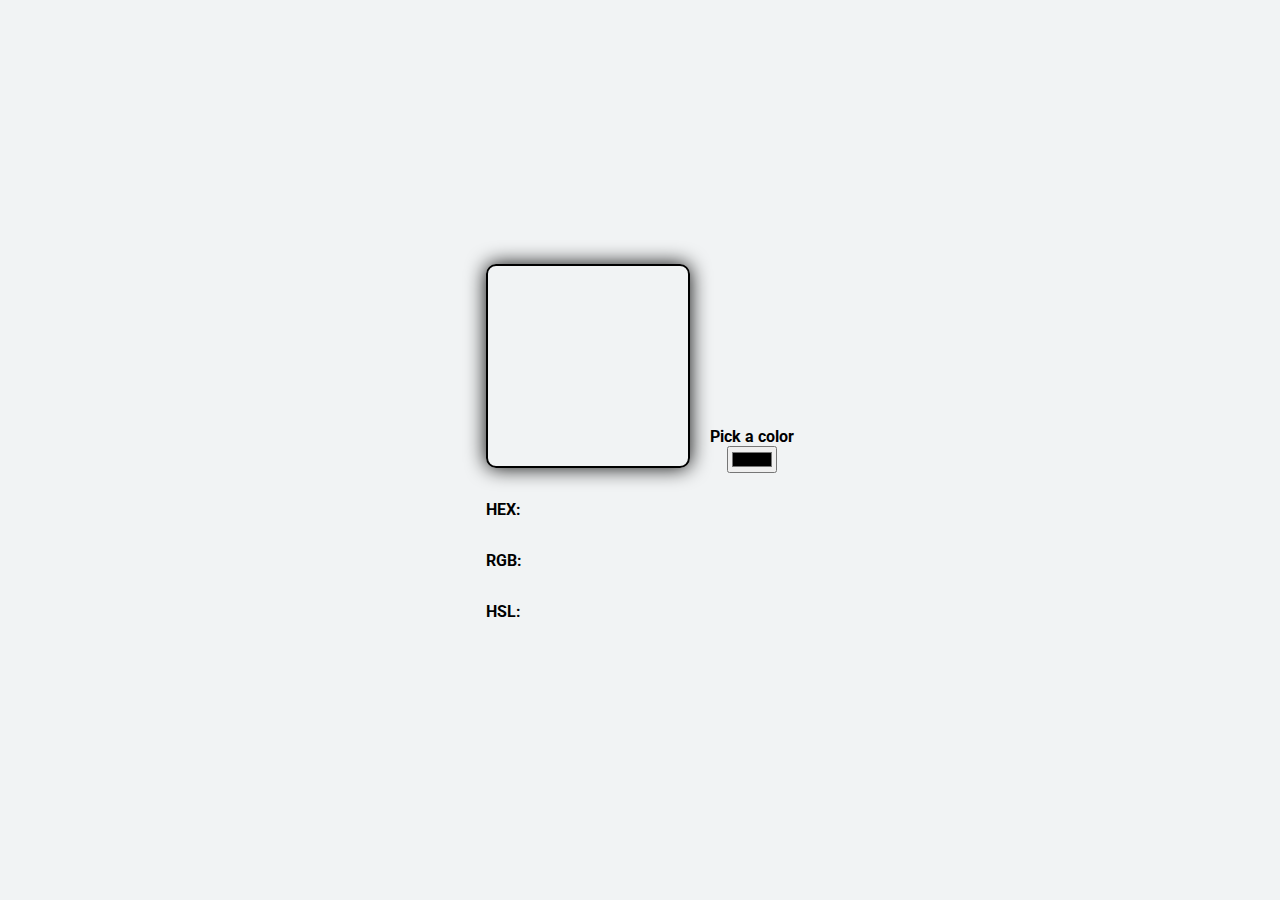
==== index.html @ 7ba69be2 "first commit" ====
<!DOCTYPE html>
<html lang="en">
  <head>
    <meta charset="UTF-8" />
    <meta http-equiv="X-UA-Compatible" content="IE=edge" />
    <meta name="viewport" content="width=device-width, initial-scale=1.0" />
    <title>colorV1</title>
    <link rel="stylesheet" href="style.css" />
  </head>
  <body>
    <main>
      <div class="wrapper">
        <div class="box"></div>
        <p class="hexcode">HEX:</p>
        <p class="rgbcode">RGB:</p>
        <p class="hslcode">HSL:</p>
      </div>

      <label id="colorWheelLabel">
        Pick a color
        <input type="color" id="colorWheel" />
      </label>
    </main>
    <script src="script.js"></script>
  </body>
</html>
---- style.css ----
@import url("https://fonts.googleapis.com/css2?family=Roboto:wght@300&display=swap");

body {
  margin: 0;
  padding: 0;
  box-sizing: border-box;
  background-color: #f1f3f4;
  font-family: "Roboto", sans-serif;
  font-weight: bolder;
}

main {
  width: 100%;
  height: 100vh;
  display: flex;
  justify-content: center;
  align-items: center;
  gap: 20px;
}

#colorWheelLabel {
  display: flex;
  flex-direction: column;
  align-items: center;
  cursor: pointer;
}

#colorWhell {
  cursor: pointer;
}

.box {
  border: solid 2px black;
  border-radius: 10px;
  background-color: transparent;
  width: 200px;
  height: 200px;
  box-shadow: 0px 0px 20px rgb(5, 5, 5);
}

p {
  margin-top: 2rem;
}
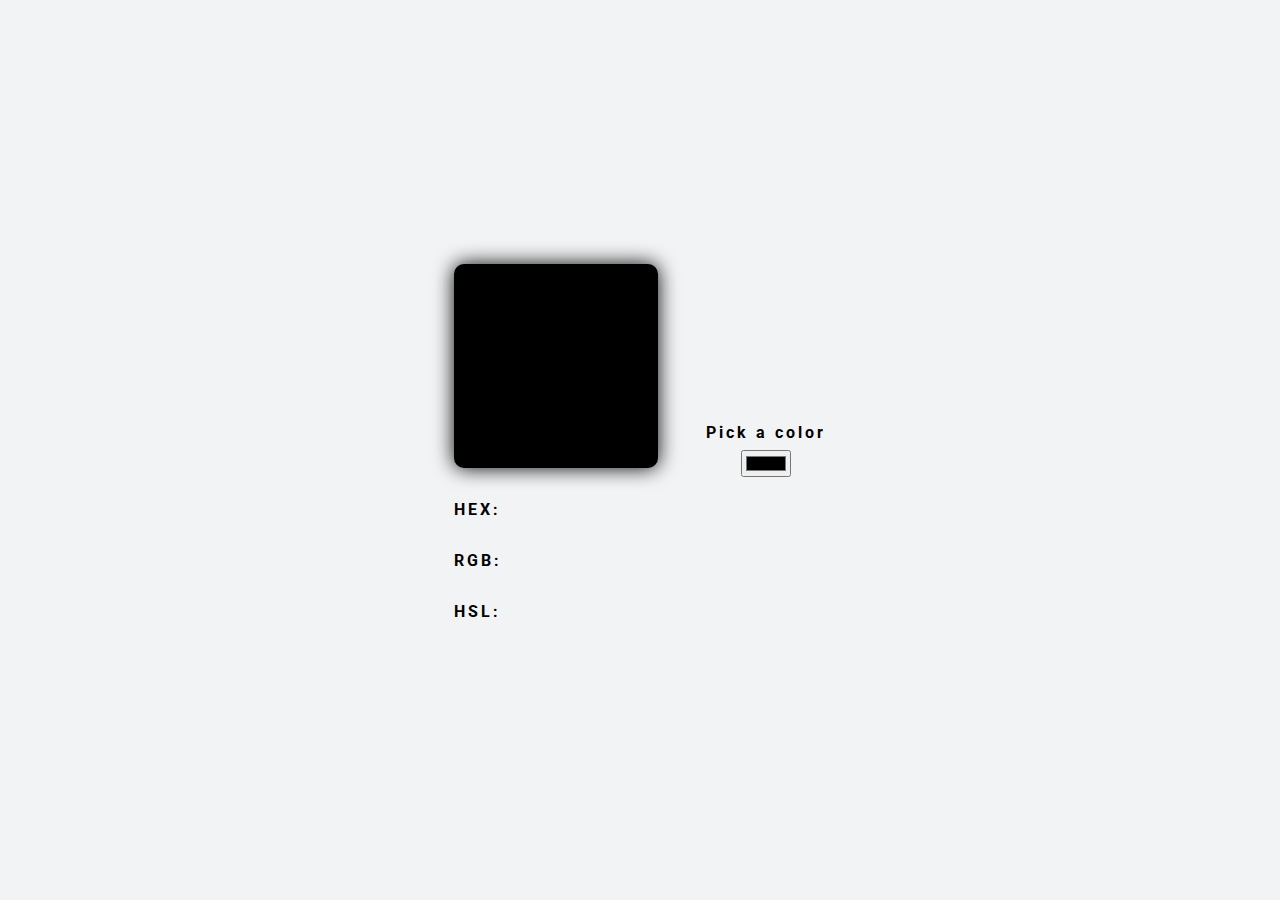
==== commit 49333d0f: "improvments" ====
--- a/index.html
+++ b/index.html
@@ -4,16 +4,18 @@
     <meta charset="UTF-8" />
     <meta http-equiv="X-UA-Compatible" content="IE=edge" />
     <meta name="viewport" content="width=device-width, initial-scale=1.0" />
-    <title>colorV1</title>
+    <title>colorSelector</title>
     <link rel="stylesheet" href="style.css" />
   </head>
   <body>
     <main>
       <div class="wrapper">
         <div class="box"></div>
-        <p class="hexcode">HEX:</p>
-        <p class="rgbcode">RGB:</p>
-        <p class="hslcode">HSL:</p>
+        <div class="colorList">
+          <p class="hex">HEX:</p>
+          <p class="rgb">RGB:</p>
+          <p class="hsl">HSL:</p>
+        </div>
       </div>
 
       <label id="colorWheelLabel">
@@ -21,6 +23,6 @@
         <input type="color" id="colorWheel" />
       </label>
     </main>
-    <script src="script.js"></script>
+    <script src="scriptV2.js"></script>
   </body>
 </html>
--- a/style.css
+++ b/style.css
@@ -7,6 +7,7 @@
   background-color: #f1f3f4;
   font-family: "Roboto", sans-serif;
   font-weight: bolder;
+  letter-spacing: 3px;
 }
 
 main {
@@ -15,7 +16,7 @@
   display: flex;
   justify-content: center;
   align-items: center;
-  gap: 20px;
+  gap: 3rem;
 }
 
 #colorWheelLabel {
@@ -23,6 +24,7 @@
   flex-direction: column;
   align-items: center;
   cursor: pointer;
+  gap: 0.5rem;
 }
 
 #colorWhell {
@@ -32,7 +34,7 @@
 .box {
   border: solid 2px black;
   border-radius: 10px;
-  background-color: transparent;
+  background-color: black;
   width: 200px;
   height: 200px;
   box-shadow: 0px 0px 20px rgb(5, 5, 5);
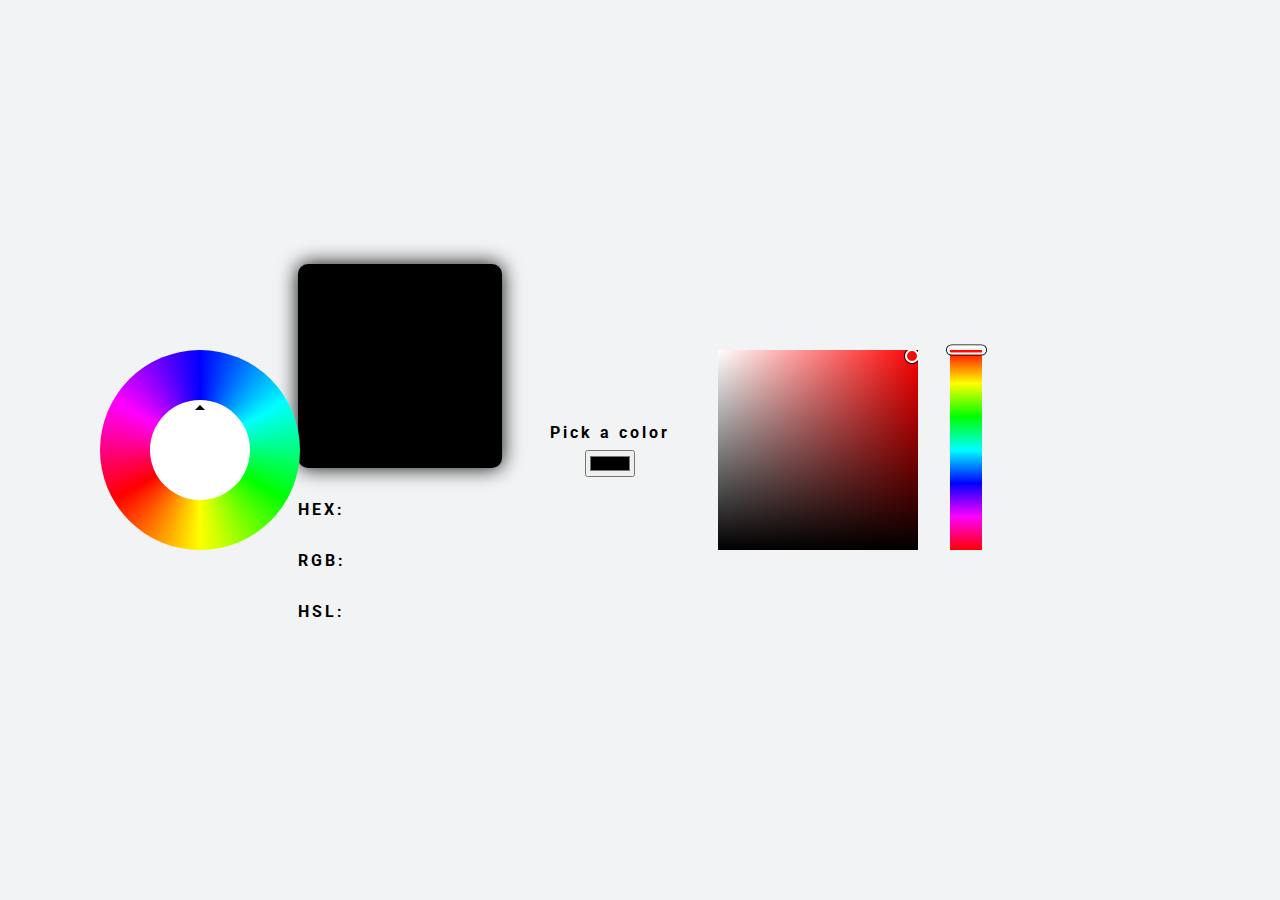
==== commit 1f8bfb26: "color wheel working" ====
--- a/index.html
+++ b/index.html
@@ -22,6 +22,20 @@
         Pick a color
         <input type="color" id="colorWheel" />
       </label>
+      <div id="my-picker-container">
+        <div class="mydiv">
+          <div class="pointer-cursor"></div>
+        </div>
+        <div id="my-bar-container" class="mybar">
+          <div class="bar-cursor"></div>
+        </div>
+      </div>
+
+      <div class="colorwheel box-colorwheel">
+        <div class="center">
+          <div class="arrow-up"></div>
+        </div>
+      </div>
     </main>
     <script src="scriptV2.js"></script>
   </body>
--- a/style.css
+++ b/style.css
@@ -1,5 +1,8 @@
 @import url("https://fonts.googleapis.com/css2?family=Roboto:wght@300&display=swap");
-
+:root {
+  --colorHue: red;
+  --color-white: white;
+}
 body {
   margin: 0;
   padding: 0;
@@ -43,3 +46,154 @@
 p {
   margin-top: 2rem;
 }
+
+#my-picker-container {
+  display: flex;
+  gap: 2rem;
+}
+
+.mydiv {
+  position: relative;
+  width: 200px;
+  height: 200px;
+  background: linear-gradient(to right, white, var(--colorHue));
+  background: linear-gradient(90deg, white, var(--colorHue));
+  cursor: pointer;
+  overflow: hidden;
+}
+
+.pointer-cursor {
+  position: absolute;
+  z-index: 1;
+  top: 6px;
+  left: 194px;
+  width: 10px;
+  height: 10px;
+  border-radius: 50%;
+  border: solid 2px var(--color-white);
+  box-shadow: 0 0 0 1px black;
+  pointer-events: none;
+  transform: translate(-50%, -50%);
+}
+
+.mydiv::after {
+  content: "";
+  position: absolute;
+  width: 100%;
+  height: 100%;
+  top: 0;
+  left: 0;
+  background: linear-gradient(to bottom, rgb(0, 0, 0, 0), black);
+}
+
+#my-bar-container {
+  cursor: pointer;
+  position: relative;
+  width: 2rem;
+  height: 200px;
+  background: linear-gradient(
+    180deg,
+    rgba(255, 0, 0, 1) 0%,
+    rgba(255, 128, 0, 1) 8.33%,
+    rgba(255, 255, 0, 1) 16.66%,
+    rgba(128, 255, 0, 1) 24.99%,
+    rgba(0, 255, 0, 1) 33.33%,
+    rgba(0, 255, 128, 1) 41.66%,
+    rgba(0, 255, 255, 1) 50%,
+    rgba(0, 128, 255, 1) 58.33%,
+    rgba(0, 0, 255, 1) 66.66%,
+    rgba(128, 0, 255, 1) 74.99%,
+    rgba(255, 0, 255, 1) 83.33%,
+    rgba(255, 0, 128, 1) 91.66%,
+    rgba(255, 0, 0, 1) 100%
+  );
+}
+
+.bar-cursor {
+  position: absolute;
+  z-index: 1;
+  top: 0;
+  left: -10%;
+  width: 110%;
+  height: 5px;
+  border-radius: 5px;
+  border: solid 2px var(--color-white);
+  box-shadow: 0 0 0 1px black;
+  pointer-events: none;
+  transform: translateY(-50%);
+}
+
+/* #mybar {
+  position: relative;
+  transform: rotate(90deg);
+  width: 200px;
+  height: 2rem;
+} */
+
+/* #mybar::-webkit-slider-runnable-track {
+  height: 2rem;
+  background: linear-gradient(
+    90deg,
+    rgba(255, 0, 0, 1) 0%,
+    rgba(255, 128, 0, 1) 8.33%,
+    rgba(255, 255, 0, 1) 16.66%,
+    rgba(128, 255, 0, 1) 24.99%,
+    rgba(0, 255, 0, 1) 33.33%,
+    rgba(0, 255, 128, 1) 41.66%,
+    rgba(0, 255, 255, 1) 50%,
+    rgba(0, 128, 255, 1) 58.33%,
+    rgba(0, 0, 255, 1) 66.66%,
+    rgba(128, 0, 255, 1) 74.99%,
+    rgba(255, 0, 255, 1) 83.33%,
+    rgba(255, 0, 128, 1) 91.66%,
+    rgba(255, 0, 0, 1) 100%
+  );
+}
+
+#mybar::-webkit-slider-thumb {
+  opacity: 0;
+}
+
+.mybar::before {
+  content: "";
+  position: absolute;
+} */
+
+.box-colorwheel {
+  position: absolute;
+  width: 200px;
+  height: 200px;
+  left: 100px;
+}
+.colorwheel {
+  background: conic-gradient(blue, aqua, lime, yellow, red, magenta, blue);
+  border-radius: 50%;
+}
+
+.center {
+  width: 50%;
+  aspect-ratio: 1;
+  border-radius: 50%;
+  background-color: white;
+  position: absolute;
+  top: 50%;
+  left: 50%;
+  transform: translate(-50%, -50%) rotate(0deg);
+}
+
+.fallback {
+  text-align: center;
+  padding: 50px 0;
+}
+
+.arrow-up {
+  width: 0;
+  height: 0;
+  border-left: 5px solid transparent;
+  border-right: 5px solid transparent;
+  border-bottom: 5px solid black;
+  position: absolute;
+  top: 5px;
+  left: 50%;
+  transform: translateX(-50%);
+}
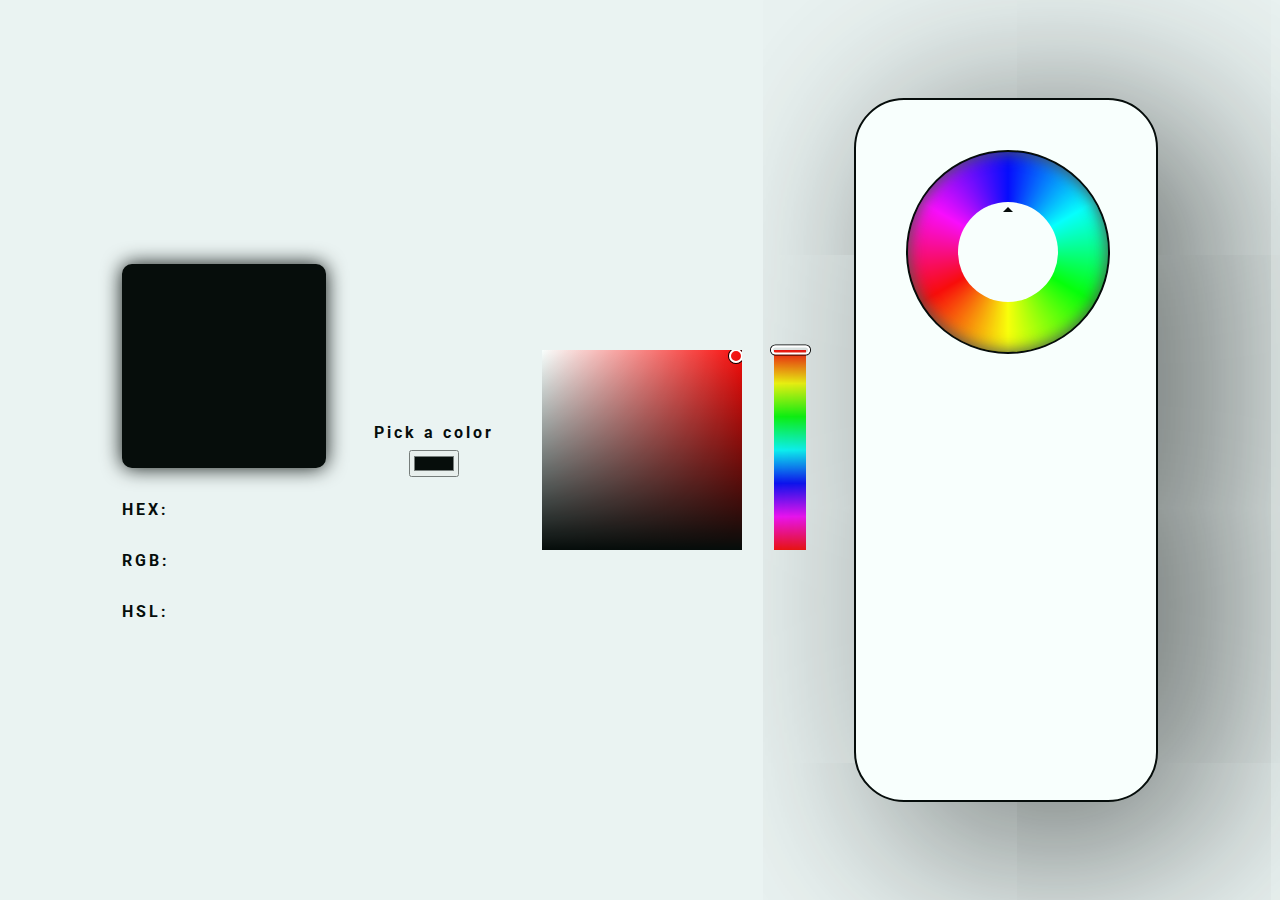
==== commit c2d743b2: "remote and light sync" ====
--- a/index.html
+++ b/index.html
@@ -31,11 +31,15 @@
         </div>
       </div>
 
-      <div class="colorwheel box-colorwheel">
-        <div class="center">
-          <div class="arrow-up"></div>
+      <div class="control">
+        <div class="colorwheel box-colorwheel">
+          <div class="center">
+            <div class="arrow-up"></div>
+          </div>
         </div>
       </div>
+
+      <div class="light"></div>
     </main>
     <script src="scriptV2.js"></script>
   </body>
--- a/style.css
+++ b/style.css
@@ -158,16 +158,27 @@
   content: "";
   position: absolute;
 } */
-
+.control {
+  width: 300px;
+  height: 700px;
+  border-radius: 50px;
+  border: solid 2px black;
+  background-color: white;
+  position: relative;
+  box-shadow: 50px 30px 200px 1px rgb(77, 75, 75);
+}
 .box-colorwheel {
   position: absolute;
   width: 200px;
   height: 200px;
-  left: 100px;
+  left: 50px;
+  top: 50px;
 }
 .colorwheel {
   background: conic-gradient(blue, aqua, lime, yellow, red, magenta, blue);
   border-radius: 50%;
+  border: solid 2px black;
+  box-shadow: inset 0px 0px 15px 1px rgb(77, 77, 77);
 }
 
 .center {
@@ -191,9 +202,20 @@
   height: 0;
   border-left: 5px solid transparent;
   border-right: 5px solid transparent;
-  border-bottom: 5px solid black;
+  border-bottom: 5px solid rgb(0, 0, 0);
   position: absolute;
   top: 5px;
   left: 50%;
   transform: translateX(-50%);
 }
+
+.light {
+  position: fixed;
+  top: 0;
+  left: 0;
+  background-color: aquamarine;
+  width: 100%;
+  height: 100%;
+  pointer-events: none;
+  opacity: 0.05;
+}
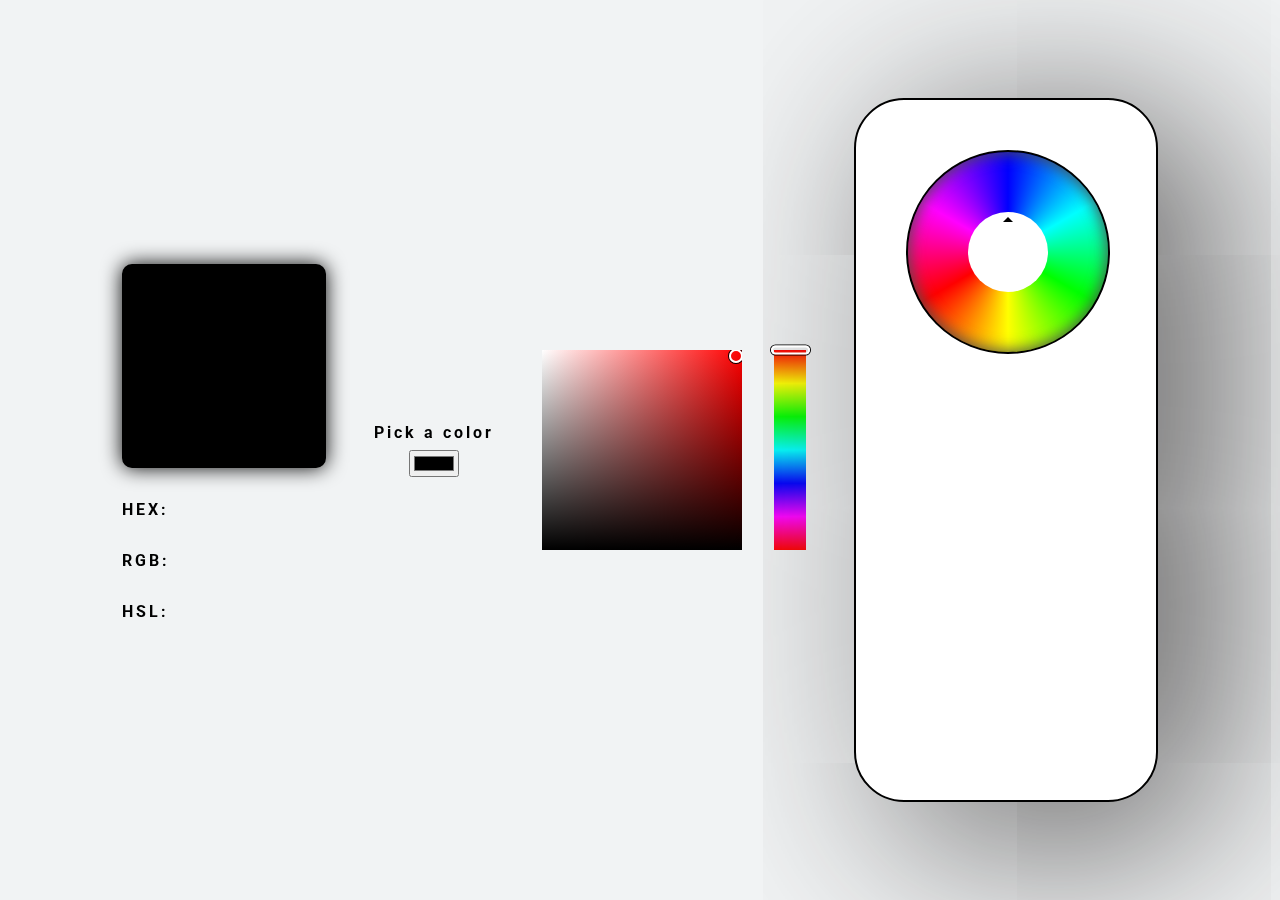
==== commit 2e9f03b4: "changing hue when the wheel is clicked" ====
--- a/index.html
+++ b/index.html
@@ -41,6 +41,6 @@
 
       <div class="light"></div>
     </main>
-    <script src="scriptV2.js"></script>
+    <script src="script.js"></script>
   </body>
 </html>
--- a/style.css
+++ b/style.css
@@ -2,6 +2,7 @@
 :root {
   --colorHue: red;
   --color-white: white;
+  --control-color: transparent;
 }
 body {
   margin: 0;
@@ -182,7 +183,7 @@
 }
 
 .center {
-  width: 50%;
+  width: 40%;
   aspect-ratio: 1;
   border-radius: 50%;
   background-color: white;
@@ -213,9 +214,13 @@
   position: fixed;
   top: 0;
   left: 0;
-  background-color: aquamarine;
   width: 100%;
   height: 100%;
   pointer-events: none;
-  opacity: 0.05;
-}
+  opacity: 0.15;
+  z-index: -1;
+}
+
+.light.turn_on {
+  background-color: var(--control-color);
+}
